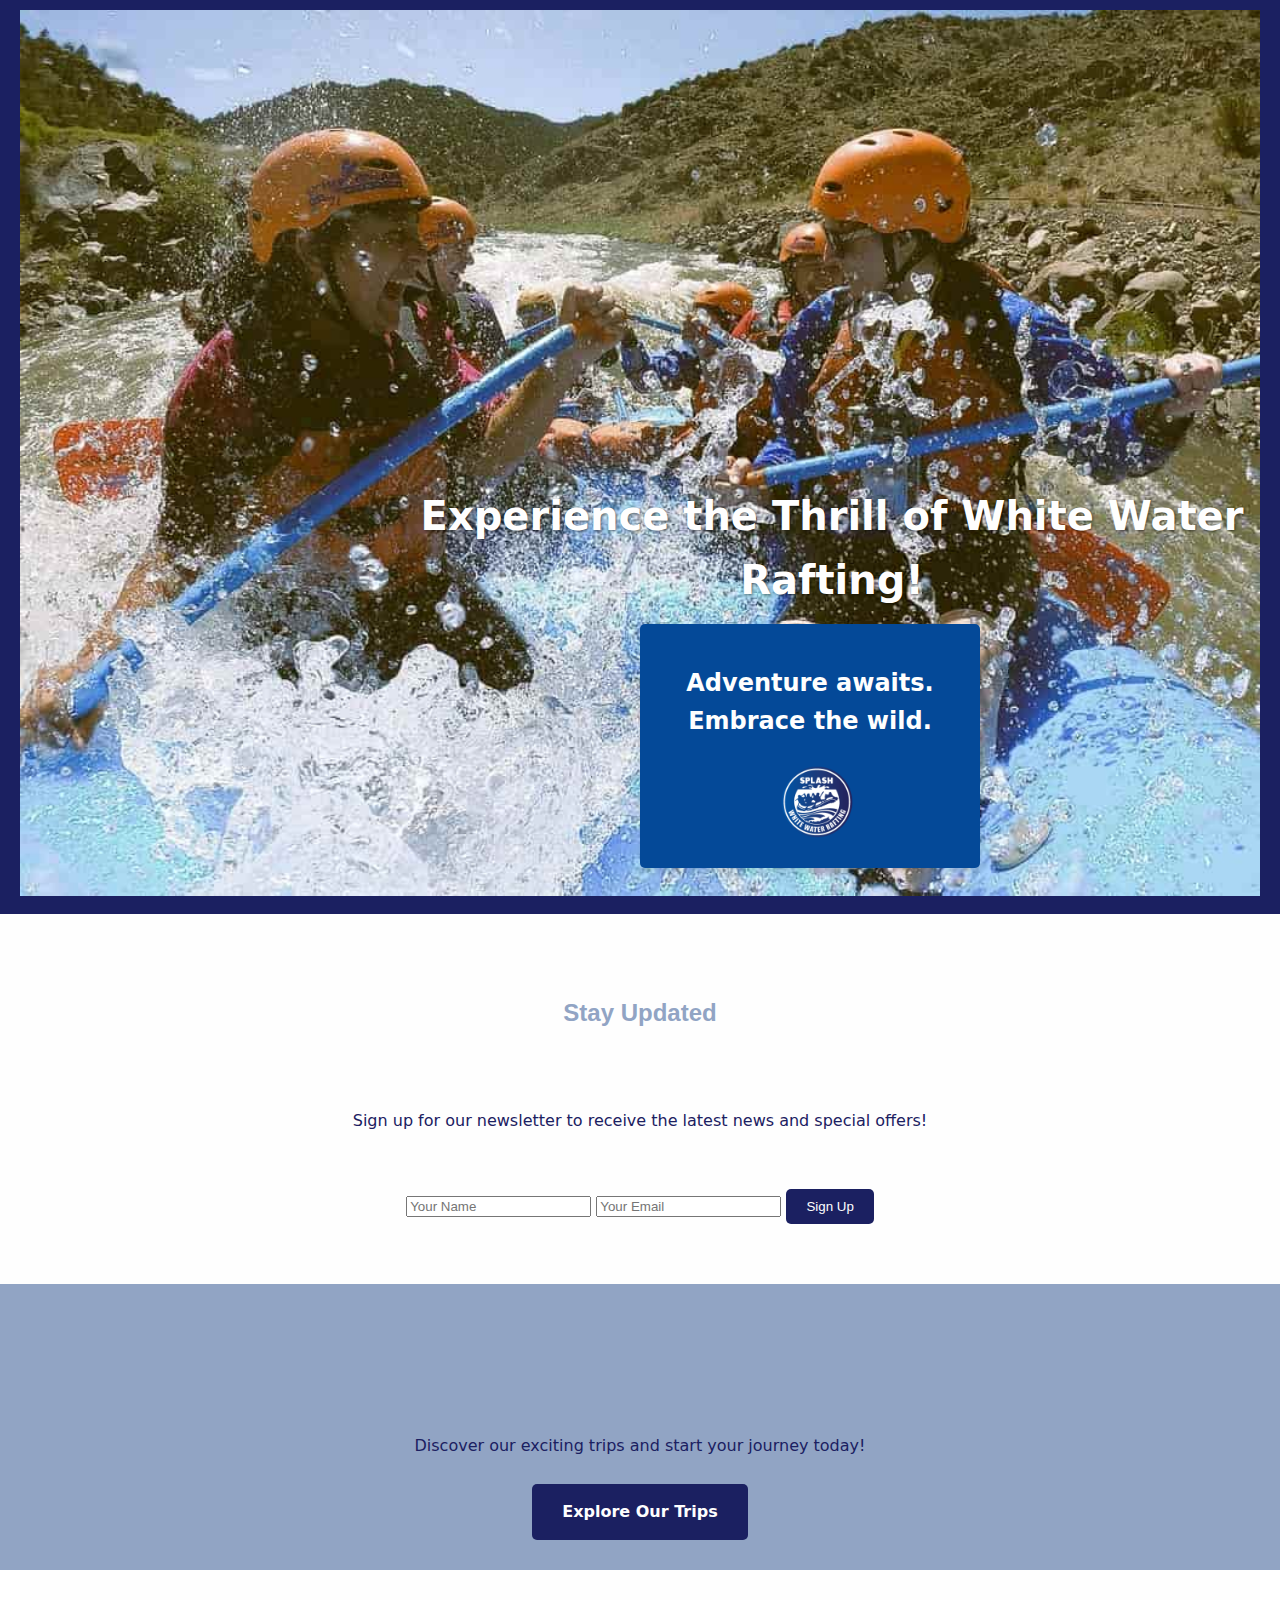
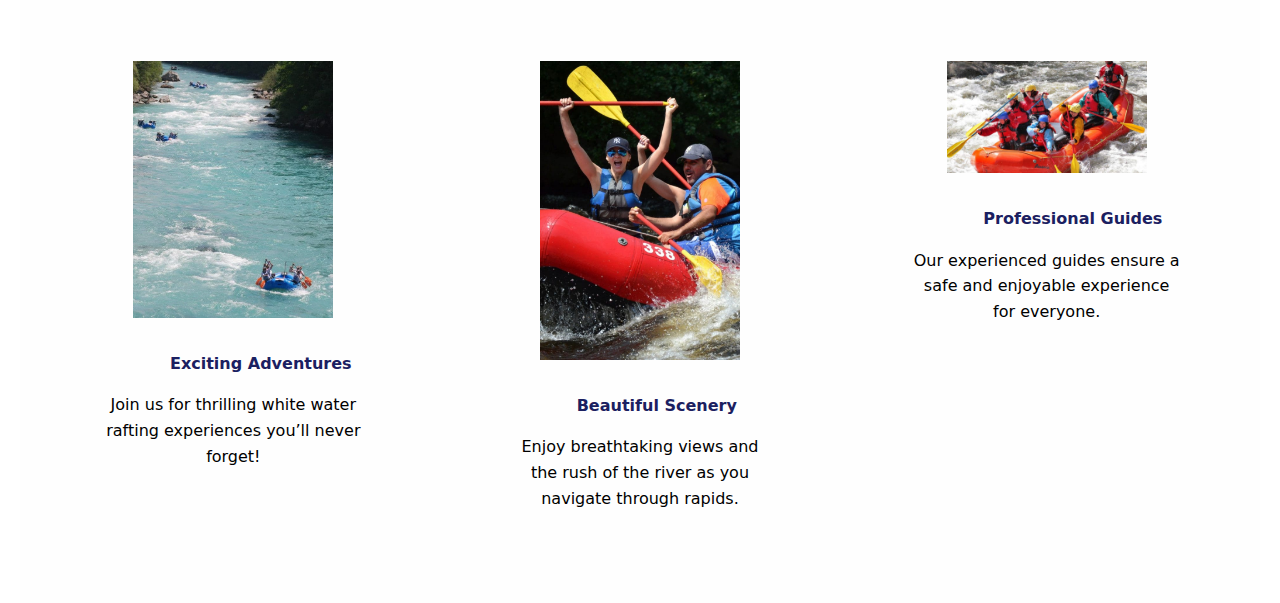
==== wwr/index.html @ fa9b1e07 "index added" ====
<!DOCTYPE html>
<html lang="en">
<head>
    <meta charset="UTF-8">
    <meta name="viewport" content="width=device-width">
    <title>White Water Rafting</title>
    <link rel="stylesheet" href="styles/rafting.css">
</head>
<body>
    <header class="hero">
        <img src="images/hero-image.jpg" alt="Rafting adventure hero image">
        <h1>Experience the Thrill of White Water Rafting!</h1>
        <article>
            <h2>Adventure awaits. Embrace the wild.</h2>
            <img src="images/splash.png" alt="Rafting icon">
        </article>
    </header>

    <section class="newsletter history">
        <h2>Stay Updated</h2>
        <p>Sign up for our newsletter to receive the latest news and special offers!</p>
        <form action="#" method="POST" class="touch">
            <input type="text" name="name" placeholder="Your Name" required>
            <input type="email" name="email" placeholder="Your Email" required>
            <button type="submit">Sign Up</button>
        </form>
    </section>

    <section class="cta">
        <h2>Adventure Awaits!</h2>
        <p>Discover our exciting trips and start your journey today!</p>
        <a href="trips.html" class="cta-button">Explore Our Trips</a>
    </section>

    <main class="adventures">
        <figure class="about-item">
            <img src="images/rafting1.jpg" alt="Rafting Adventure">
            <figcaption>Exciting Adventures</figcaption>
            <p>Join us for thrilling white water rafting experiences you’ll never forget!</p>
        </figure>
        <figure class="about-item">
            <img src="images/rafting2.jpg" alt="Beautiful Scenery">
            <figcaption>Beautiful Scenery</figcaption>
            <p>Enjoy breathtaking views and the rush of the river as you navigate through rapids.</p>
        </figure>
        <figure class="about-item">
            <img src="images/rafting3.jpg" alt="Professional Guides">
            <figcaption>Professional Guides</figcaption>
            <p>Our experienced guides ensure a safe and enjoyable experience for everyone.</p>
        </figure>
    </main>
</body>
</html>
---- wwr/styles/rafting.css ----
:root {
    --primary: #1B2061;
    --secondary: #044998;
    --accent1: #91A4C4;
    --accent2: #FEFEFE;
}

body {
    margin: 0;
    font-family: "Jost", system-ui;
    line-height: 1.6;
    max-width: 100%;
    overflow-x: hidden;
}

header {
    align-items: center;
    padding: 10px 20px;
    background-color: var(--primary);
}

.header-container {
    display: grid;
    grid-template-columns: auto 1fr;
    align-items: center;
    gap: 20px;
}

header img {
    width: 150px;
}

nav {
    display: flex;
    justify-content: flex-end;
}

nav a {
    color: var(--accent2);
    margin-right: 15px;
    font-weight: 600;
}

main {
    max-width: 1200px;
    margin: 0 auto;
}

.hero {
    position: relative;
    text-align: center;
}

.hero img {
    width: 100%;
    max-width: 100%;
    height: auto;
}

.hero h1 {
    position: absolute;
    top: 50%;
    left: 30%;
    color: var(--accent2);
    font-size: 2.5rem;
    font-weight: bold;
    text-shadow: 1px 1px 3px rgba(0, 0, 0, 0.5);
}

.hero article {
    position: absolute;
    bottom: 5%;
    left: 50%;
    background-color: var(--secondary);
    color: var(--accent2);
    padding: 20px;
    max-width: 300px;
    text-align: center;
    border-radius: 5px;
    box-shadow: 0px 4px 6px rgba(0, 0, 0, 0.1);
}

.hero article img {
    width: 80px;
    margin-left: 10px;
    float: center;
}

section h2 {
    font-family: "Arimo", sans-serif;
    color: var(--accent1);
    text-align: center;
    padding: 20px;
}

.history {
    display: flex;
    flex-direction: column;
    align-items: center;
    padding: 40px;
    background-color: var(--accent2);
    gap: 20px;
    text-align: center;
}

.history img {
    width: 100%;
    max-width: 600px;
    height: auto;
}

.history p {
    color: var(--primary);
    max-width: 800px;
    text-align: justify;
}

.adventures {
    display: grid;
    text-align: center;
    grid-template-columns: repeat(auto-fit, minmax(200px, 1fr));
    gap: 20px;
    padding: 40px 20px;
    background-color: var(--accent2);
}

.adventures img {
    width: 100%;
    max-width: 200px;
    height: auto;
    margin: 10px;
    display: inline-block;
    flex: 20%;
    padding: 5px;
}

.adventures figcaption {
    margin-top: 10px;
    margin-left: 70px;
    font-weight: bold;
    color: var(--primary);
}

footer {
    background-color: var(--primary);
    color: var(--accent2);
    padding: 20px;
    display: flex;
    justify-content: space-between;
    align-items: center;
}

footer p {
    margin: 0;
    text-align: left;
}

footer .wireframe-link {
    text-align: center;
    width: 100%;
}

footer .social-media {
    display: flex;
    gap: 15px;
    justify-content: flex-end;
}

footer a img {
    width: 40px;
    margin: 0 10px;
}

.contact-container {
    display: flex;
    justify-content: space-between;
    max-width: 1000px;
    margin: 40px auto;
}

.contact-details p {
    font-size: 1.1rem;
    flex: 1;
    padding: 20px;
}

.touch{
    flex: 1;
    padding: 20px;
}

.touch form{
    display: flex;
    flex-direction: column;
}

.map {
    margin-top: 20px;
}

.touch form label{
    margin: 10px 0 5px;
}

.touch form input{
    padding: 10px;
    margin-bottom: 10px;
    border-radius: 5px;
    border: 1px solid #ccc;
    width: 100%;
}

.touch form textarea{
    padding: 10px;
    margin-bottom: 10px;
    border-radius: 5px;
    border: 1px solid #ccc;
    width: 100%;
}

.touch form button{
    background-color: var(--secondary);
    color: var(--accent2);
    padding: 10px;
    border: none;
    border-radius: 5px;
    cursor: pointer;
}

.radio-group label {
    font-size: 0.9rem;
    display:inline-flex;
    align-items: center;
}

.radio-group input {
    display: flex;
    align-items: center;
}

.team {
    text-align: center;
    padding: 40px;
    background-color: var(--accent2);
}

.team figure {
    display: inline-block;
    margin: 20px;
}

.team img {
    max-width: 150px;
    height: auto;
}

.subscription{
    display: inline-flex;
    align-items:center;
}

.subscription input[type="checkbox"] {
    margin-left: -300px;
}

button {
    background-color: var(--primary);
    color: var(--accent2);
    padding: 10px 20px;
    border: none;
    border-radius: 5px;
    cursor: pointer;
}

button:hover {
    background-color: var(--secondary);
}

.cta {
    text-align: center;
    padding: 30px 20px;
    background-color: var(--accent1);
    color: var(--primary);
}

.cta-button {
    display: inline-block;
    padding: 15px 30px;
    background-color: var(--primary);
    color: var(--accent2);
    text-decoration: none;
    font-weight: bold;
    border-radius: 5px;
    border: none;
    margin-top: 10px;
}

.cta-button:hover {
    background-color: var(--secondary);
}

.about-item {
    text-align: center;
    background-color: var(--accent2);
    padding: 20px;
    border-radius: 10px;
}

.about-item figcaption{
    text-align: left;
    position: relative;
}
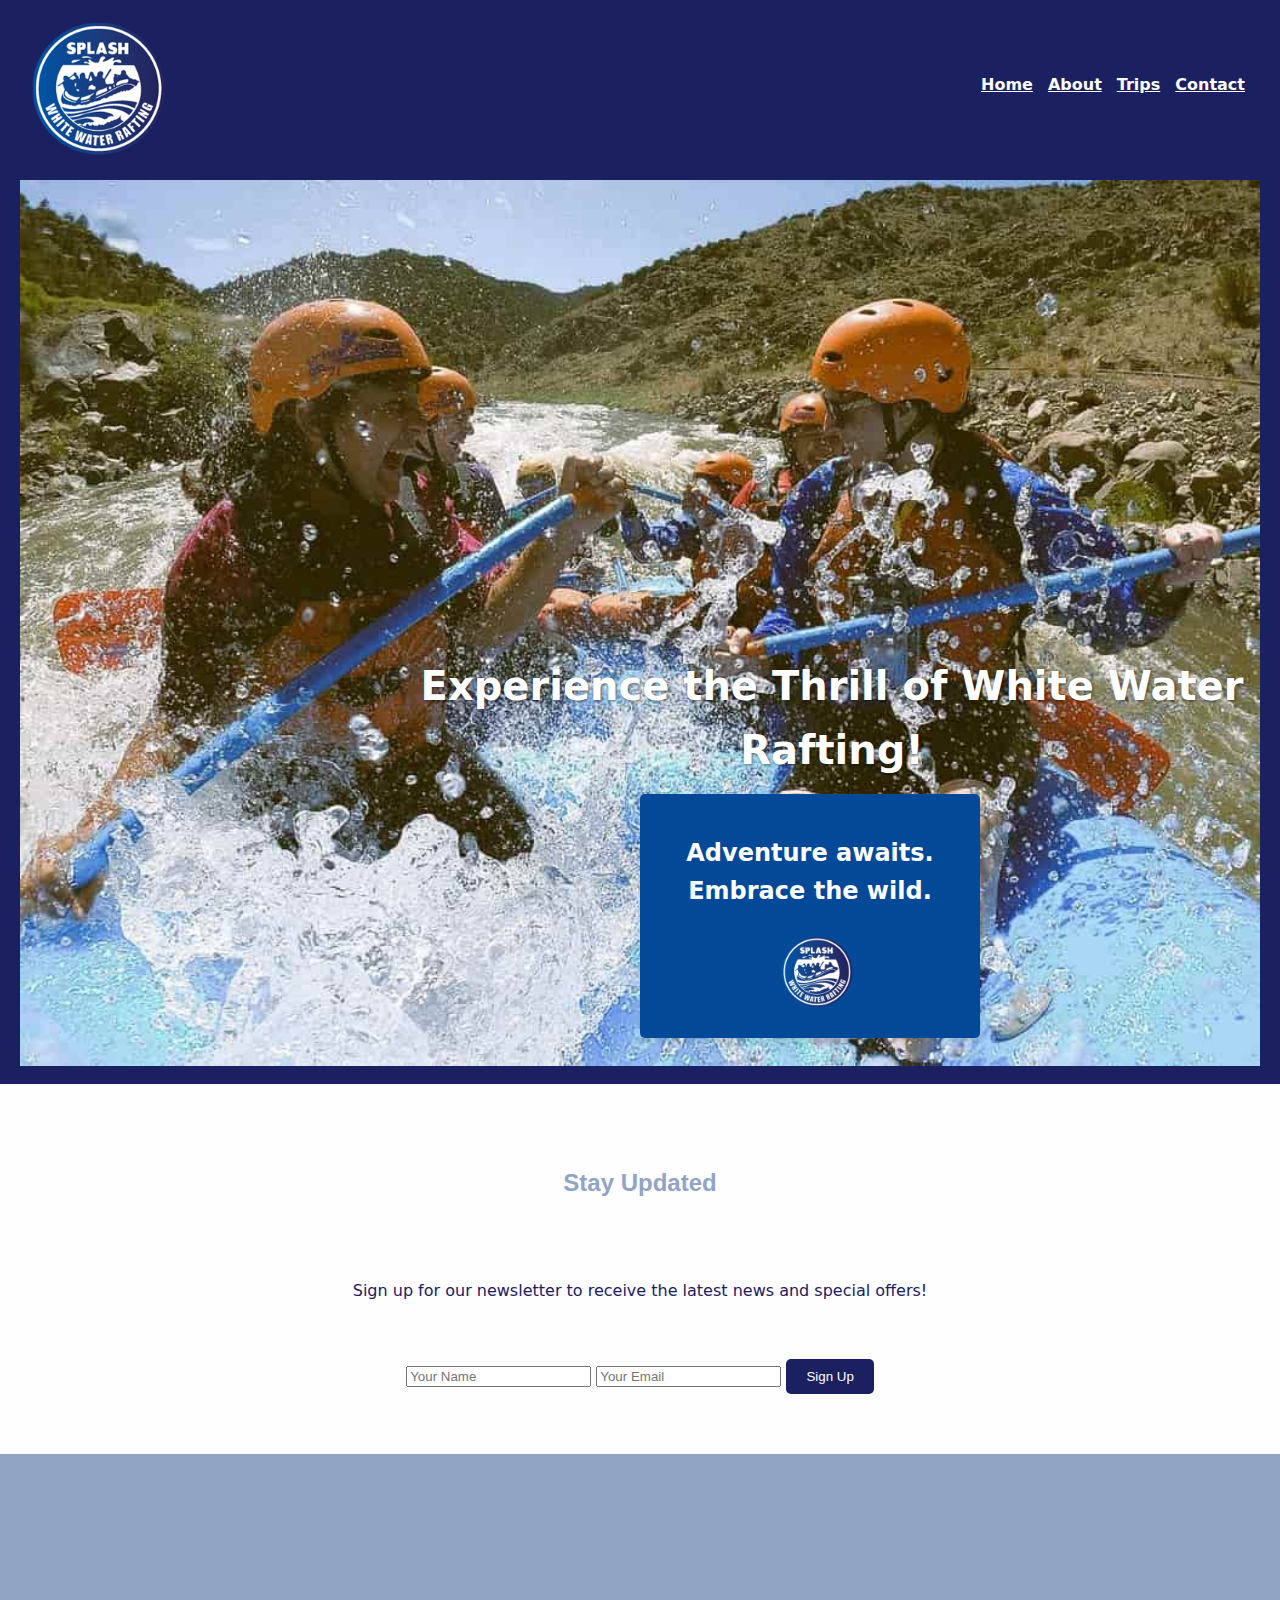
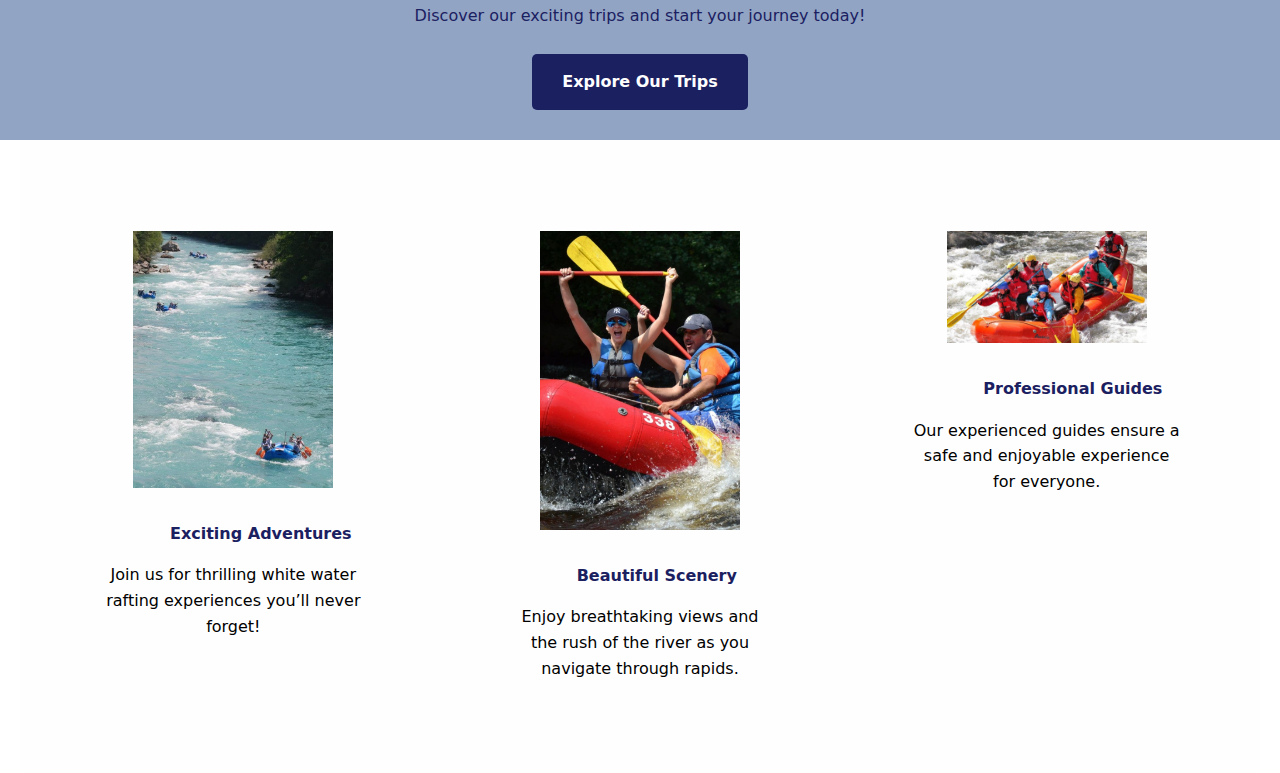
==== commit d911c511: "now is done and done" ====
--- a/wwr/index.html
+++ b/wwr/index.html
@@ -7,6 +7,17 @@
     <link rel="stylesheet" href="styles/rafting.css">
 </head>
 <body>
+    <header>
+        <div class="header-container">
+            <img src="images/splash.png" alt="Logo" class="logo">
+            <nav>
+                <a href="index.html">Home</a>
+                <a href="about.html">About</a>
+                <a href="trips.html">Trips</a>
+                <a href="contact.html">Contact</a>
+            </nav>
+        </div>
+    </header>
     <header class="hero">
         <img src="images/hero-image.jpg" alt="Rafting adventure hero image">
         <h1>Experience the Thrill of White Water Rafting!</h1>
--- a/wwr/styles/rafting.css
+++ b/wwr/styles/rafting.css
@@ -309,4 +309,56 @@
 .about-item figcaption{
     text-align: left;
     position: relative;
+}
+
+.call-to-action {
+    background-color: var(--accent1);
+    color: var(--accent2);
+    text-align: center;
+    padding: 2rem;
+    margin-bottom: 2rem;
+    margin-top: 2rem;
+}
+
+.trip-descriptions {
+    display: flex;
+    gap: 1rem;
+    justify-content: space-around;
+    margin-bottom: 2rem;
+}
+
+.trip-descriptions .trip {
+    width: 30%;
+    background-color: var(--accent1);
+    padding: 1rem;
+    text-align: center;
+    border-radius: 5px;
+}
+
+.trip-descriptions .trip img {
+    width: 100%;
+    height: auto;
+    border-radius: 5px;
+}
+
+.trips-table table {
+    width: 100%;
+    border-collapse: collapse;
+    margin-top: 1rem;
+    margin-bottom: 1rem;
+}
+
+.trips-table th, .trips-table td {
+    border: 1px solid var(--accent1);
+    padding: 0.75rem;
+    text-align: left;
+}
+
+.trips-table th {
+    background-color: var(--primary);
+    color: var(--accent2);
+}
+
+.trips-table td {
+    background-color: var(--accent1);
 }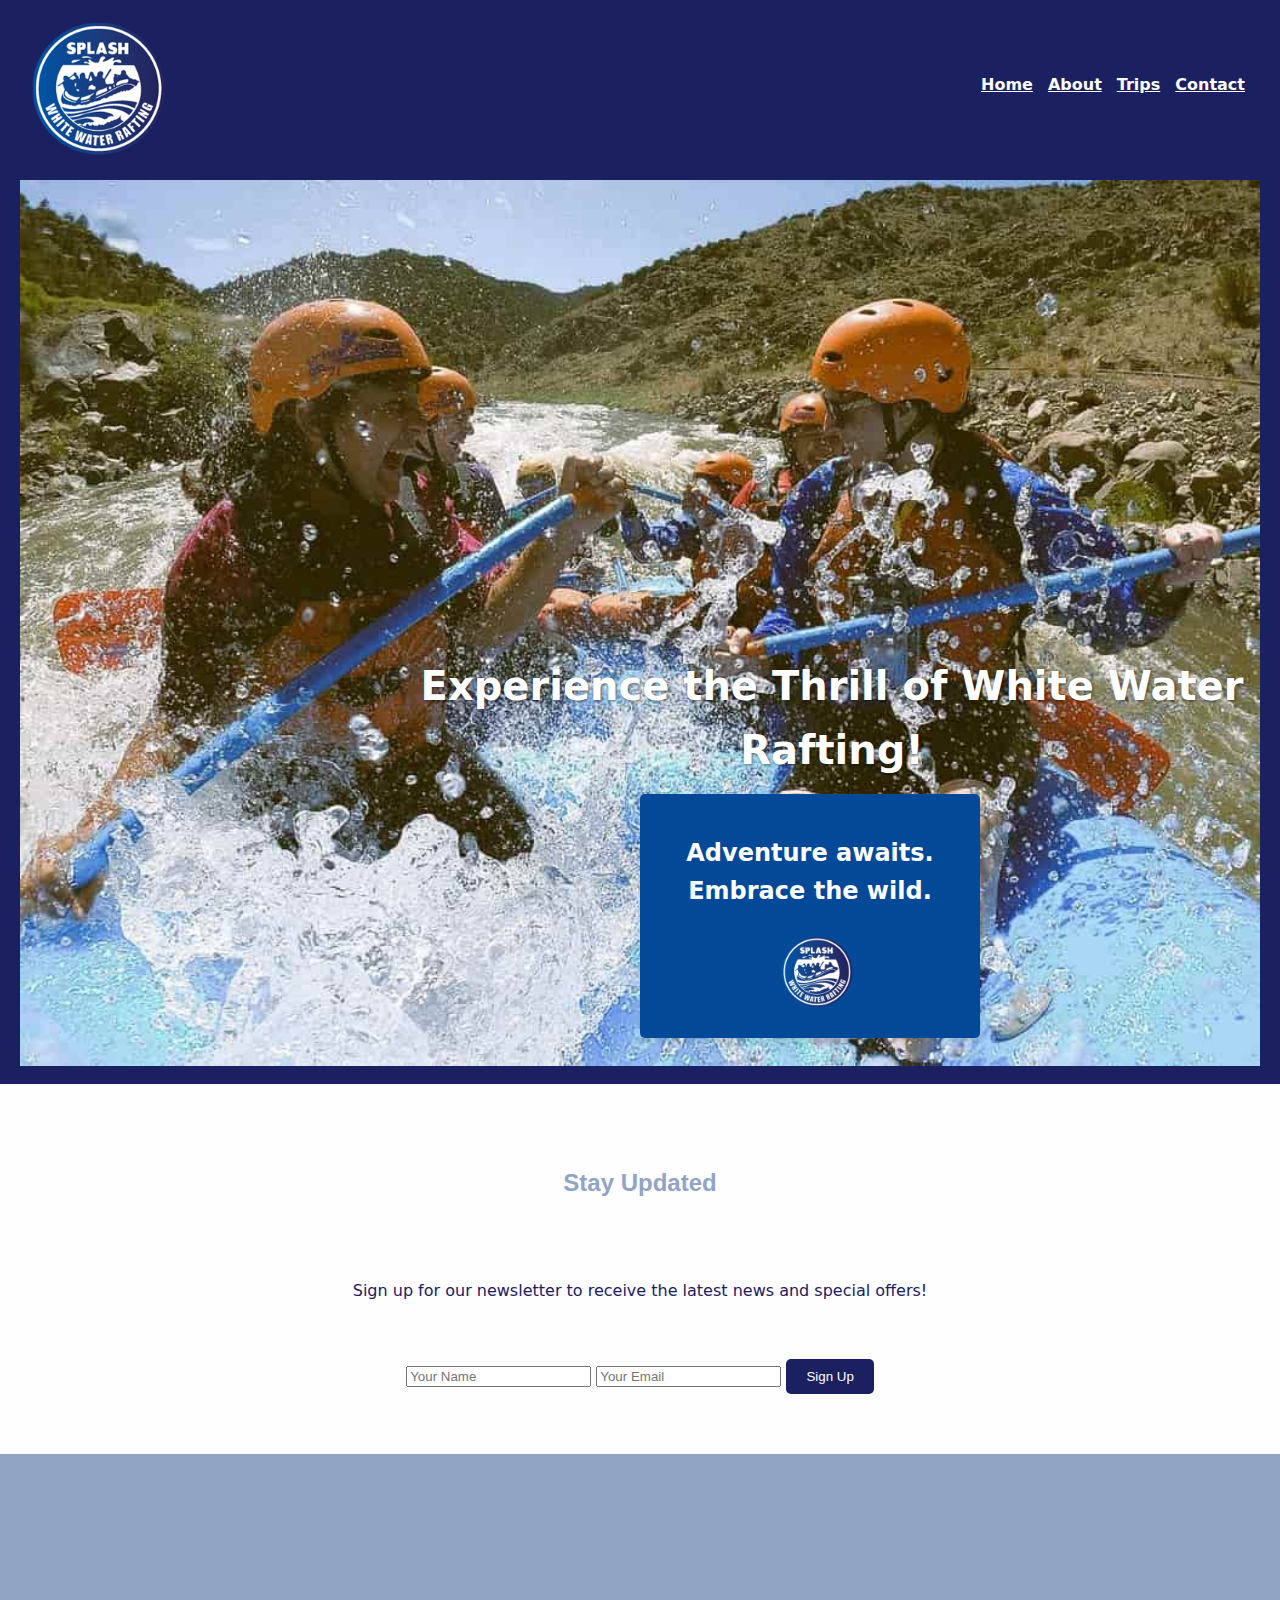
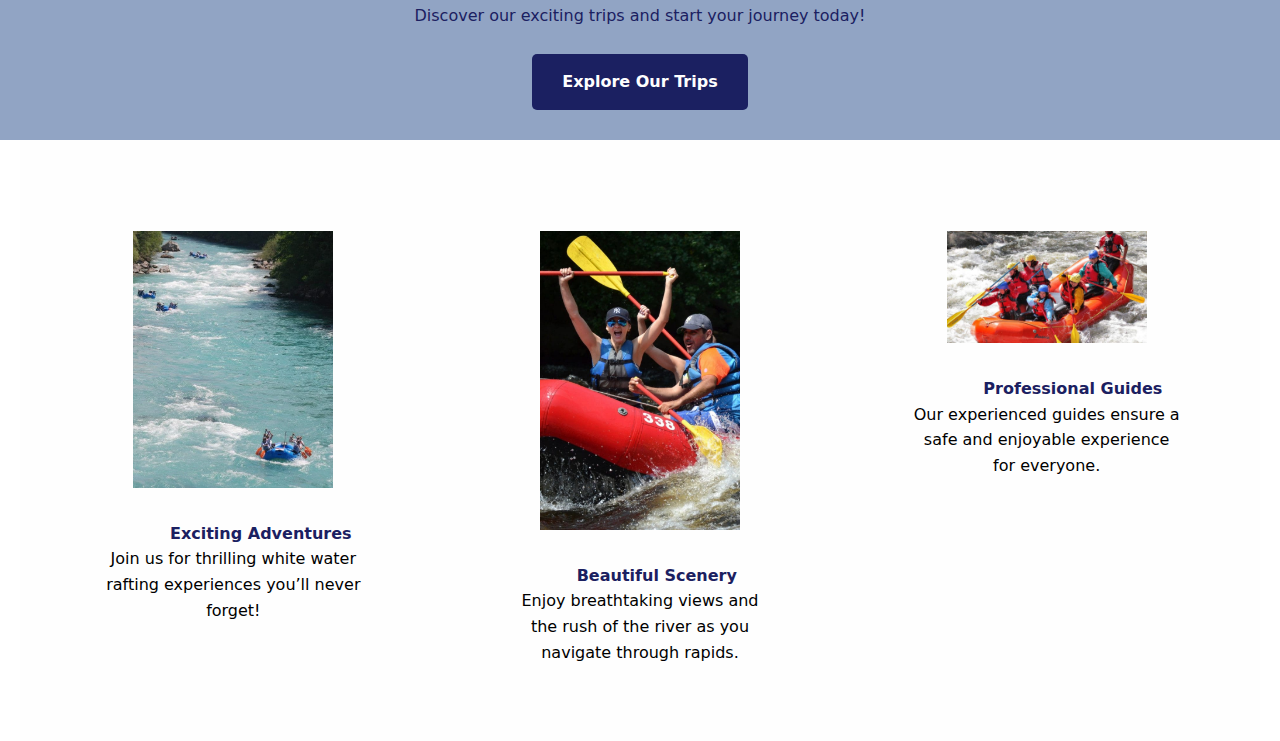
==== commit dde31679: "aaaaaaa" ====
--- a/wwr/index.html
+++ b/wwr/index.html
@@ -47,17 +47,17 @@
         <figure class="about-item">
             <img src="images/rafting1.jpg" alt="Rafting Adventure">
             <figcaption>Exciting Adventures</figcaption>
-            <p>Join us for thrilling white water rafting experiences you’ll never forget!</p>
+            <flowcontent>Join us for thrilling white water rafting experiences you’ll never forget!</flowcontent>
         </figure>
         <figure class="about-item">
             <img src="images/rafting2.jpg" alt="Beautiful Scenery">
             <figcaption>Beautiful Scenery</figcaption>
-            <p>Enjoy breathtaking views and the rush of the river as you navigate through rapids.</p>
+            <flowcontent>Enjoy breathtaking views and the rush of the river as you navigate through rapids.</flowcontent>
         </figure>
         <figure class="about-item">
             <img src="images/rafting3.jpg" alt="Professional Guides">
             <figcaption>Professional Guides</figcaption>
-            <p>Our experienced guides ensure a safe and enjoyable experience for everyone.</p>
+            <flowcontent>Our experienced guides ensure a safe and enjoyable experience for everyone.</flowcontent>
         </figure>
     </main>
 </body>
--- a/wwr/styles/rafting.css
+++ b/wwr/styles/rafting.css
@@ -83,7 +83,6 @@
 .hero article img {
     width: 80px;
     margin-left: 10px;
-    float: center;
 }
 
 section h2 {
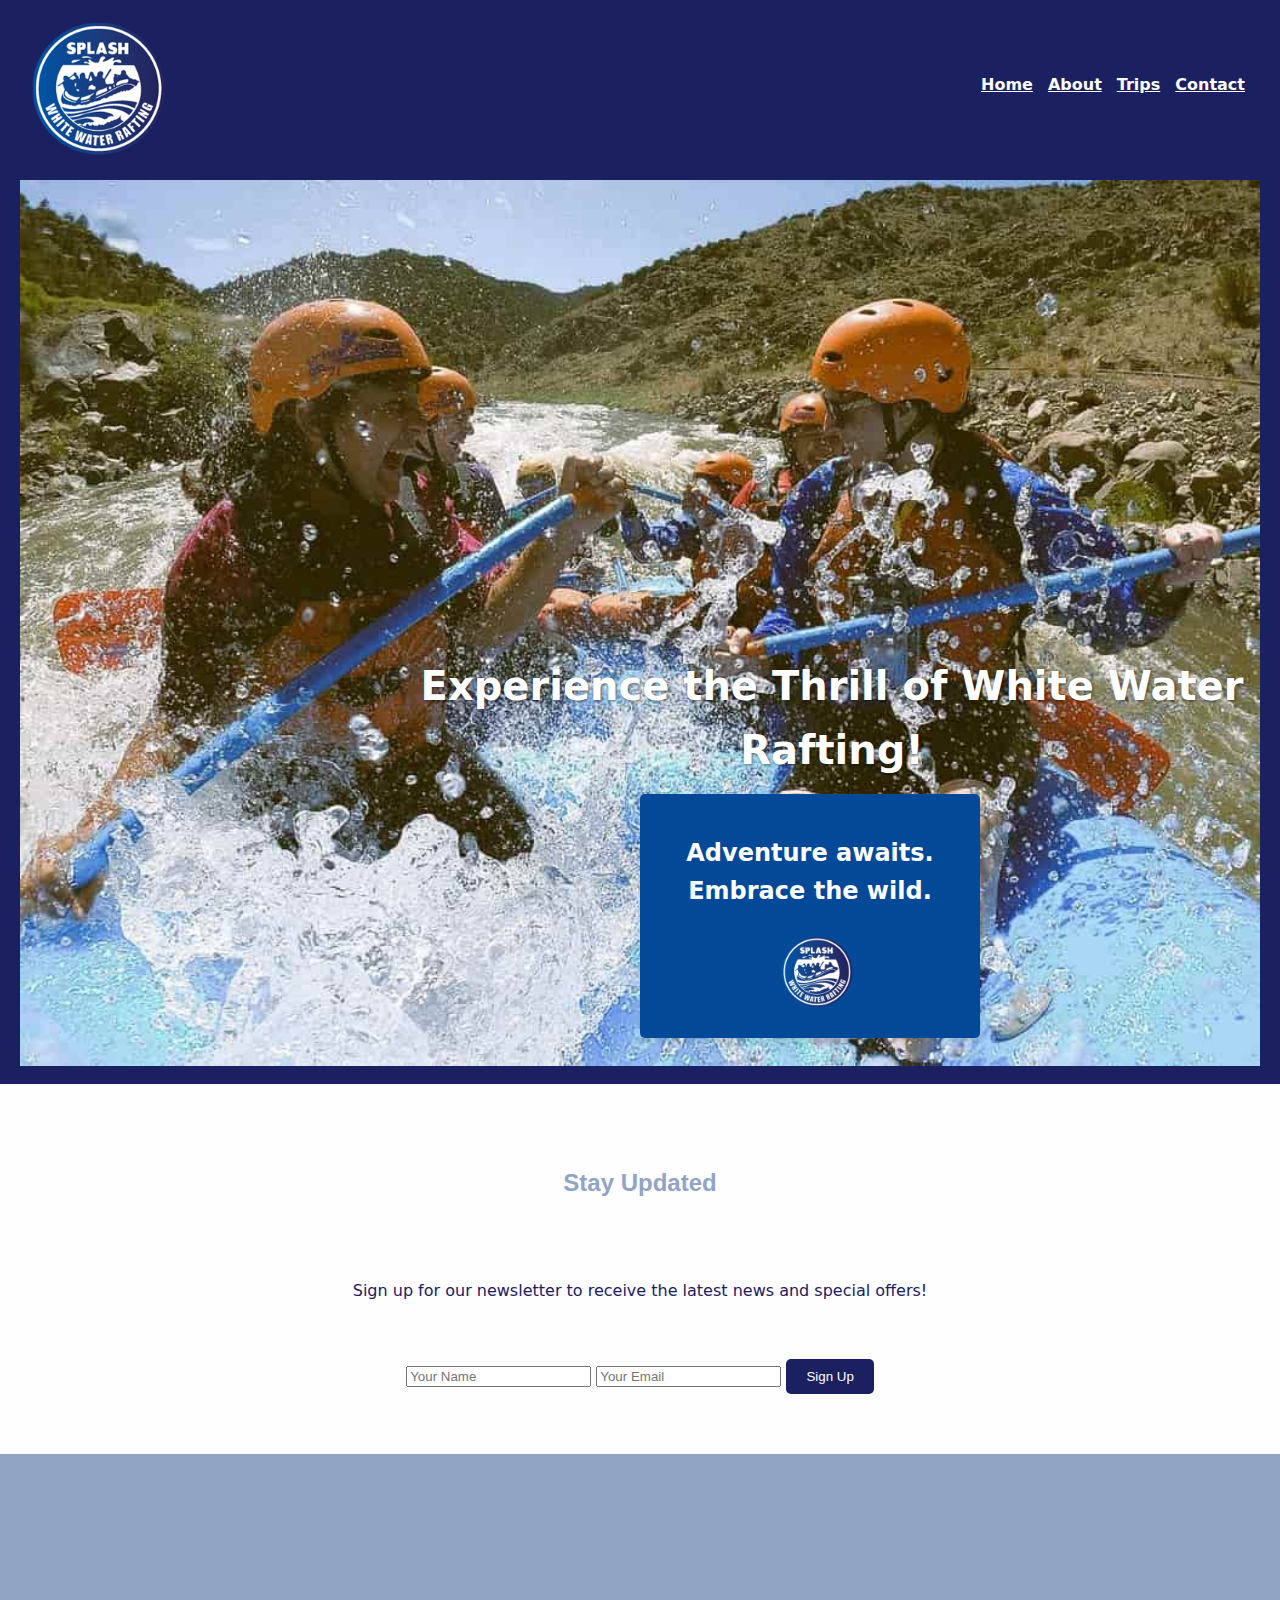
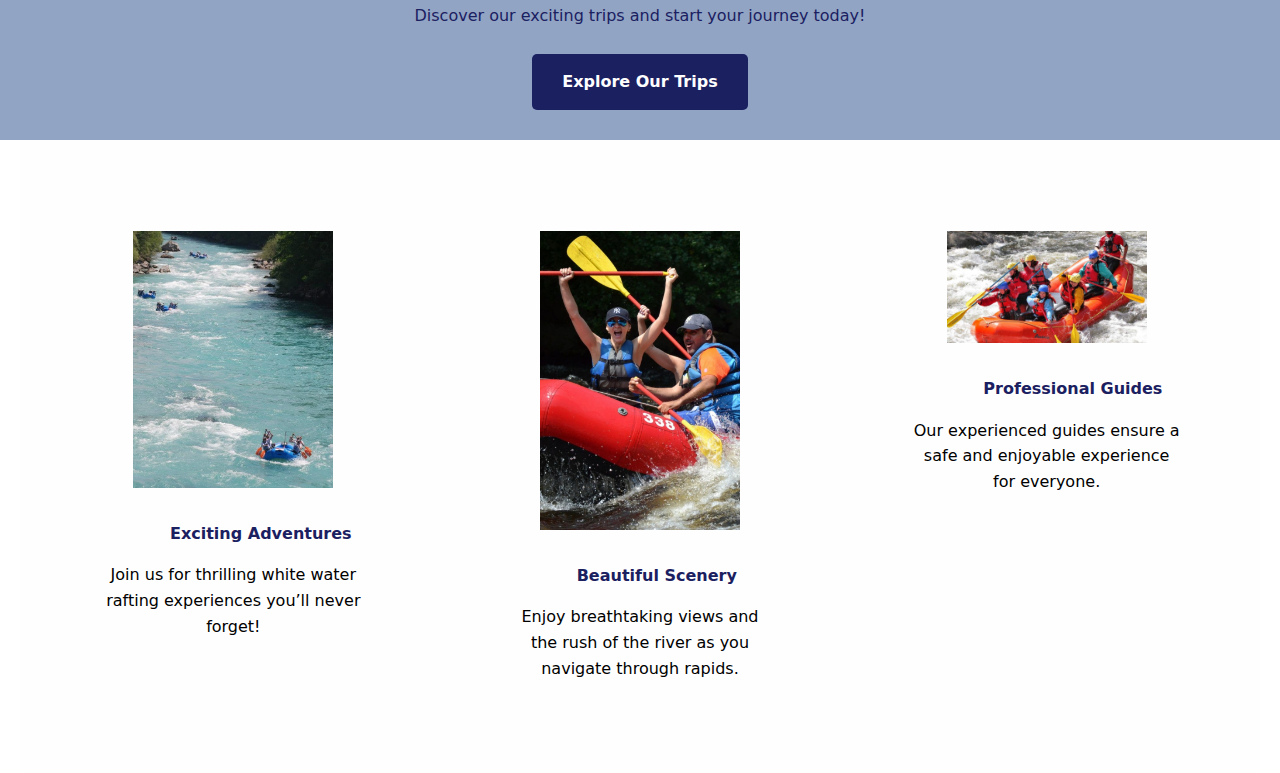
==== commit 7ea3b0c8: "the html checker is wrong and doesnt make senseeee" ====
--- a/wwr/index.html
+++ b/wwr/index.html
@@ -47,17 +47,17 @@
         <figure class="about-item">
             <img src="images/rafting1.jpg" alt="Rafting Adventure">
             <figcaption>Exciting Adventures</figcaption>
-            <flowcontent>Join us for thrilling white water rafting experiences you’ll never forget!</flowcontent>
+            <p>Join us for thrilling white water rafting experiences you’ll never forget!</p>
         </figure>
         <figure class="about-item">
             <img src="images/rafting2.jpg" alt="Beautiful Scenery">
             <figcaption>Beautiful Scenery</figcaption>
-            <flowcontent>Enjoy breathtaking views and the rush of the river as you navigate through rapids.</flowcontent>
+            <p>Enjoy breathtaking views and the rush of the river as you navigate through rapids.</p>
         </figure>
         <figure class="about-item">
             <img src="images/rafting3.jpg" alt="Professional Guides">
             <figcaption>Professional Guides</figcaption>
-            <flowcontent>Our experienced guides ensure a safe and enjoyable experience for everyone.</flowcontent>
+            <p>Our experienced guides ensure a safe and enjoyable experience for everyone.</p>
         </figure>
     </main>
 </body>
